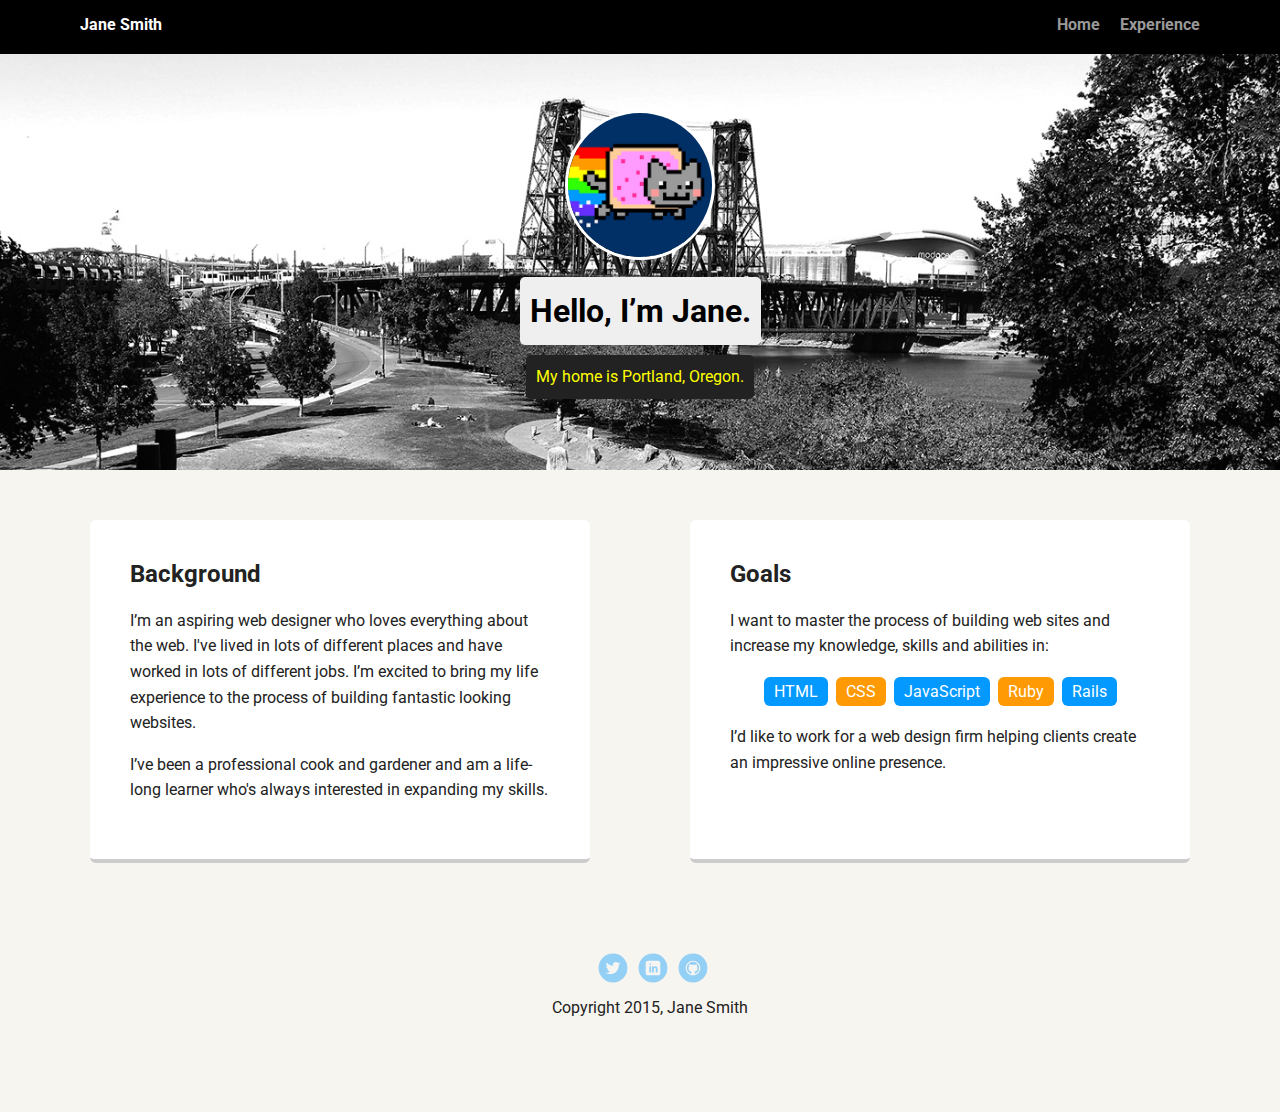
==== index.html @ 5d79278d "Initial commit" ====
<!doctype html>
<html lang="en">
<head>
  <meta charset="utf-8">
  <title>Jane Smith's Profile</title>
  <meta name="viewport" content="width=device-width, initial-scale=1.0">
  <link rel="stylesheet" href="styles.css">
  <link href="https://fonts.googleapis.com/css?family=Muli%7CRoboto:400,300,500,700,900" rel="stylesheet"></head>
  <body>

    <div class="main-nav">
        <ul class="nav">
          <li class="name">Jane Smith</li>
          <li><a href="#">Home</a></li>
          <li><a href="#">Experience</a></li>
        </ul>
    </div>

    <header>
      <img src="images/me.png" alt="Drawing of Jane Smith" class="profile-image">
      <h1 class="tag name">Hello, I’m Jane.</h1>
      <p class="tag location">My home is Portland, Oregon.</p>
    </header>

    <main class="flex">
      <div class="card">
        <h2>Background</h2>
        <p>I’m an aspiring web designer who loves everything about the web. I've lived in lots of different places and have worked in lots of different jobs. I’m excited to bring my life experience to the process of building fantastic looking websites.</p>
        <p>I’ve been a professional cook and gardener and am a life-long learner who's always interested in expanding my skills.</p>
      </div> 

      <div class="card">
        <h2>Goals</h2>
        <p>I want to master the process of building web sites and increase my knowledge, skills and abilities in:</p>
        <ul class="skills">
          <li>HTML</li>
          <li>CSS</li>
          <li>JavaScript</li>
          <li>Ruby</li>
          <li>Rails</li>
        </ul>
        <p>I’d like to work for a web design firm helping clients create an impressive online presence.</p>
      </div> 

    </main>
    <footer>
      <ul>
        <li><a href="#" class="social twitter">Twitter</a></li>
        <li><a href="#" class="social linkedin">LinkedIn</a></li>
        <li><a href="#" class="social github">Github</a></li>
      </ul>
      <p class="copyright">Copyright 2015, Jane Smith</p>
    </footer>
  </body>
  </html>
---- styles.css ----
/* Global Layout Set-up */
* { 
  box-sizing: border-box;
}
  
body {
  margin: 0;
  padding: 0;
  text-align: center;
  font-family: 'Roboto', sans-serif;
  color: #222;
  background: #f7f5f0;
}
/* Link Styles */

a {
  text-decoration: none;
  color: #999;
}
a:hover {
  color: #6633ff;
}

/* Section Styles */

.main-nav {
  width: 100%;
  background: black;
  min-height: 30px;
  padding: 10px;
  position: fixed;
  text-align: center;
}
.nav {
  display: flex;
  justify-content: space-around;
  font-weight: 700;
  list-style-type: none;
  margin: 0 auto;
  padding: 0;
}

.nav .name {
    display: block;
    margin-right: auto;
    color: white;
}
.nav li {
  padding: 5px 10px 10px 10px;
}
.nav a {
  transition: all .5s;
}
.nav a:hover {
  color: white
}

header {
  text-align: center;
  background: url('images/portland.jpg') no-repeat top center ;
  background-size: cover;
  overflow: hidden;
  padding-top: 60px;
}
header {
  line-height: 1.5;
}
header .profile-image {
  margin-top: 50px;
  width: 150px;
  height: 150px;
  border-radius: 50%;
  border: 3px solid white;
  transition: all .5s;
}
header .profile-image:hover {
  transform: scale(1.2) rotate(5deg);
}
.tag {
  background-color: #efefef;
  color: black;
  padding: 10px;
  border-radius: 5px;
  display: table;
  margin: 10px auto;
} 
.location {
  background-color: #222;
  color: yellow;
}
.card {
  margin: 30px;
  padding: 20px 40px 40px;
  max-width: 500px;
  text-align: left;
  background: #fff;
  border-bottom: 4px solid #ccc;
  border-radius: 6px;
  transition: all .5s;
}
.card:hover {
  border-color: #ff99ff;
}

ul.skills {
  padding: 0;
  text-align: center;
}

.skills li {
  border-radius: 6px;
  display: inline-block;
  background: #ff9904;
  color: white;
  padding: 5px 10px;
  margin: 2px;
}

.skills li:nth-child(odd) {
  background: #0399ff;
}

footer {
  width: 100%;
  min-height: 30px;
  padding: 20px 0 40px 20px;
}

footer .copyright {
  top: -8px;
  font-size: .75em;
}

footer ul {
  list-style-type: none;
  margin: 0;
  padding: 0;
}

footer ul li {
  display: inline-block;
}

a.social {
  display: inline-block;
  text-indent: -9999px;
  margin-left: 5px;
  width: 30px;
  height: 30px;
  background-size: 30px 30px;
  opacity: .4;
  transition: all .5s;
}
a.twitter {
  background-image: url(images/twitter.svg);
}
a.linkedin {
  background-image: url(images/linkedin.svg);
}
a.github {
  background-image: url(images/github.svg);
}
a.social:hover {
  opacity: 1;
}
.clearfix {
  clear: both;
}

/* Styles for larger screens */
@media screen and (min-width: 720px) {
  
  .flex {
      display: -ms-flexbox;      /* TWEENER - IE 10 */
      display: flex; 
      max-width: 1200px;
      -ms-flex-pack: distribute;
      justify-content: space-around;
      margin: 0 auto;
  }

  header {
    min-height: 470px;
  }

  .nav {
    max-width: 1200px;
    padding: 0 30px;
  }


  main {
    padding-top: 20px;
  }

  main p {
    line-height: 1.6em;
  }

  footer {
    font-size: 1.3em;
    max-width: 1200px;
    margin: 40px auto;
  }

}
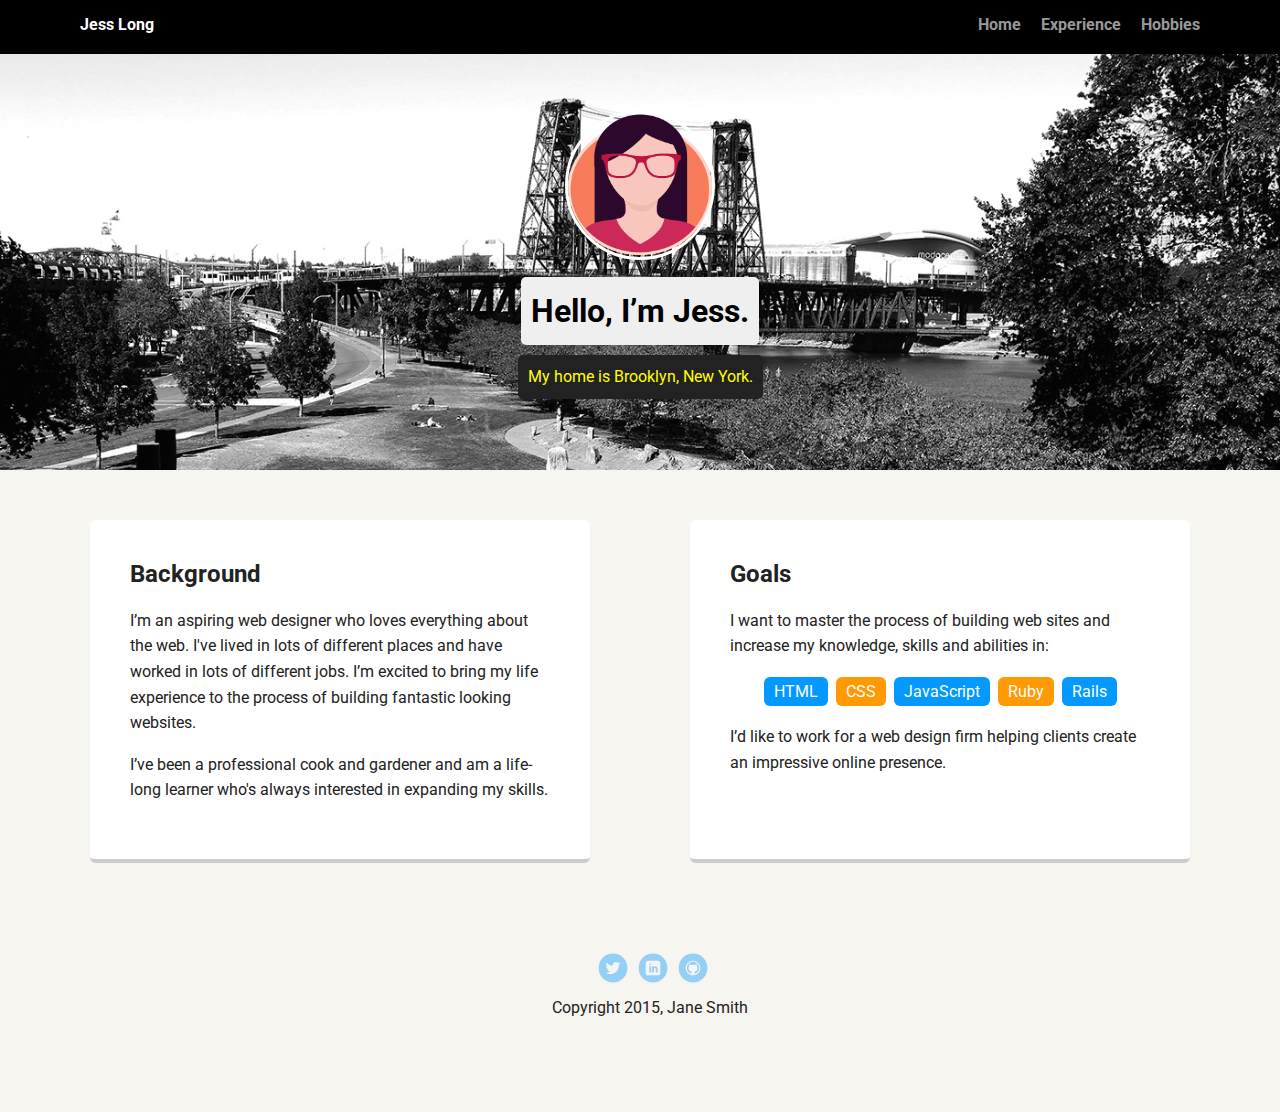
==== commit 9374d60a: "Added images and texts" ====
--- a/index.html
+++ b/index.html
@@ -2,7 +2,7 @@
 <html lang="en">
 <head>
   <meta charset="utf-8">
-  <title>Jane Smith's Profile</title>
+  <title>Jess Long's Profile</title>
   <meta name="viewport" content="width=device-width, initial-scale=1.0">
   <link rel="stylesheet" href="styles.css">
   <link href="https://fonts.googleapis.com/css?family=Muli%7CRoboto:400,300,500,700,900" rel="stylesheet"></head>
@@ -10,16 +10,17 @@
 
     <div class="main-nav">
         <ul class="nav">
-          <li class="name">Jane Smith</li>
+          <li class="name">Jess Long</li>
           <li><a href="#">Home</a></li>
           <li><a href="#">Experience</a></li>
+          <li><a href="#">Hobbies</a></li>
         </ul>
     </div>
 
     <header>
-      <img src="images/me.png" alt="Drawing of Jane Smith" class="profile-image">
-      <h1 class="tag name">Hello, I’m Jane.</h1>
-      <p class="tag location">My home is Portland, Oregon.</p>
+      <img src="images/avatar.png" alt="Avatar of Jess Long" class="profile-image">
+      <h1 class="tag name">Hello, I’m Jess.</h1>
+      <p class="tag location">My home is Brooklyn, New York.</p>
     </header>
 
     <main class="flex">
@@ -27,7 +28,7 @@
         <h2>Background</h2>
         <p>I’m an aspiring web designer who loves everything about the web. I've lived in lots of different places and have worked in lots of different jobs. I’m excited to bring my life experience to the process of building fantastic looking websites.</p>
         <p>I’ve been a professional cook and gardener and am a life-long learner who's always interested in expanding my skills.</p>
-      </div> 
+      </div>
 
       <div class="card">
         <h2>Goals</h2>
@@ -40,7 +41,7 @@
           <li>Rails</li>
         </ul>
         <p>I’d like to work for a web design firm helping clients create an impressive online presence.</p>
-      </div> 
+      </div>
 
     </main>
     <footer>
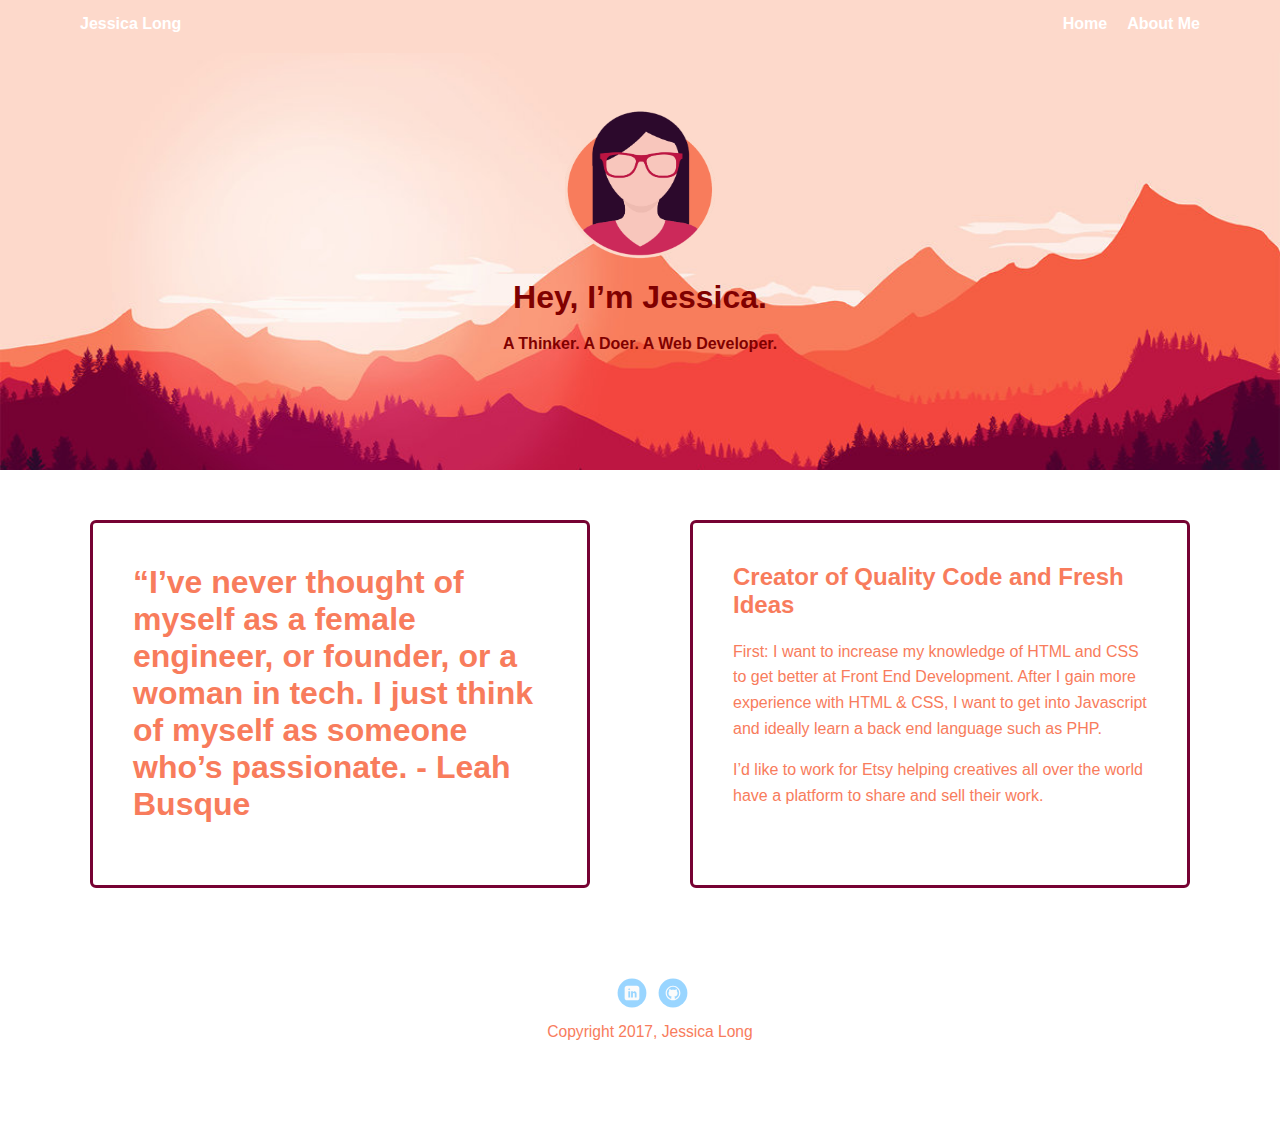
==== commit 5d1f05c8: "Checked for errors" ====
--- a/index.html
+++ b/index.html
@@ -10,47 +10,41 @@
 
     <div class="main-nav">
         <ul class="nav">
-          <li class="name">Jess Long</li>
-          <li><a href="#">Home</a></li>
-          <li><a href="#">Experience</a></li>
-          <li><a href="#">Hobbies</a></li>
+          <li class="name"><a href="index.html">Jessica Long</a></li>
+          <li><a href="index.html">Home</a></li>
+          <li><a href="aboutme.html">About Me</a></li>
+
         </ul>
     </div>
 
     <header>
       <img src="images/avatar.png" alt="Avatar of Jess Long" class="profile-image">
-      <h1 class="tag name">Hello, I’m Jess.</h1>
-      <p class="tag location">My home is Brooklyn, New York.</p>
+      <h1 class="tag name"><strong>Hey, I’m Jessica.</strong></h1>
+      <p class="tag location"><strong>A Thinker. A Doer. A Web Developer.</strong></p>
     </header>
 
     <main class="flex">
       <div class="card">
-        <h2>Background</h2>
-        <p>I’m an aspiring web designer who loves everything about the web. I've lived in lots of different places and have worked in lots of different jobs. I’m excited to bring my life experience to the process of building fantastic looking websites.</p>
-        <p>I’ve been a professional cook and gardener and am a life-long learner who's always interested in expanding my skills.</p>
+        <h1><strong>“I’ve never thought of myself as a female engineer, or founder, or a woman in tech.
+          I just think of myself as someone who’s passionate. - Leah Busque</strong></h1>
+
+
       </div>
 
       <div class="card">
-        <h2>Goals</h2>
-        <p>I want to master the process of building web sites and increase my knowledge, skills and abilities in:</p>
-        <ul class="skills">
-          <li>HTML</li>
-          <li>CSS</li>
-          <li>JavaScript</li>
-          <li>Ruby</li>
-          <li>Rails</li>
-        </ul>
-        <p>I’d like to work for a web design firm helping clients create an impressive online presence.</p>
+        <h2><strong>Creator of Quality Code and Fresh Ideas</strong></h2>
+        <p>First: I want to increase my knowledge of HTML and CSS to get better at Front End Development. After I gain more experience with HTML & CSS, I want to get into
+        Javascript and ideally learn a back end language such as PHP. </p>
+        <p>I’d like to work for Etsy helping creatives all over the world have a platform to share and sell their work.</p>
       </div>
 
     </main>
     <footer>
       <ul>
-        <li><a href="#" class="social twitter">Twitter</a></li>
-        <li><a href="#" class="social linkedin">LinkedIn</a></li>
-        <li><a href="#" class="social github">Github</a></li>
+        <li><a href="https://www.linkedin.com/in/jessica-long-717895a7/" class="social linkedin">LinkedIn</a></li>
+        <li><a href="https://github.com/Jessicalong627" class="social github">Github</a></li>
       </ul>
-      <p class="copyright">Copyright 2015, Jane Smith</p>
+      <p class="copyright">Copyright 2017, Jessica Long</p>
     </footer>
   </body>
   </html>
--- a/styles.css
+++ b/styles.css
@@ -1,31 +1,72 @@
 /* Global Layout Set-up */
-* { 
+* {
   box-sizing: border-box;
 }
-  
+
 body {
   margin: 0;
   padding: 0;
   text-align: center;
-  font-family: 'Roboto', sans-serif;
-  color: #222;
-  background: #f7f5f0;
+  font-family: 'ariel', sans-serif;
+  color: #f87c5c;
+  background: white;
 }
 /* Link Styles */
 
 a {
   text-decoration: none;
-  color: #999;
+  color: white;
 }
 a:hover {
-  color: #6633ff;
+  color:white;
 }
 
 /* Section Styles */
+
+.about
+{
+  margin: auto;
+  margin-top: 30px;
+  padding: 10px 20px 20px;
+  max-width: 500px;
+  text-align: left;
+  border: 500px solid #760233;
+  border-width: medium;
+  border-radius: 6px;
+  transition: all .5s;
+
+
+
+
+}
+.me
+
+{
+  margin: 30px;
+  padding: 20px 40px 40px;
+  max-width: 500px;
+ display: inline-block;
+font-size: 20px;
+  text-align: center;
+  font-family: 'ariel', sans-serif;
+
+}
+
+.hobby
+{
+  object-fit: cover;
+  margin-top: 20px;
+  margin-right:30px;
+  width: 400px;
+  height: 450px;
+  transition: all .15s
+
+
+}
 
 .main-nav {
   width: 100%;
-  background: black;
+  background: #fdd9cb;
   min-height: 30px;
   padding: 10px;
   position: fixed;
@@ -52,12 +93,12 @@
   transition: all .5s;
 }
 .nav a:hover {
-  color: white
+  color: white;
 }
 
 header {
   text-align: center;
-  background: url('images/portland.jpg') no-repeat top center ;
+  background: url('images/background.jpg') no-repeat top center ;
   background-size: cover;
   overflow: hidden;
   padding-top: 60px;
@@ -69,37 +110,36 @@
   margin-top: 50px;
   width: 150px;
   height: 150px;
-  border-radius: 50%;
-  border: 3px solid white;
-  transition: all .5s;
+  transition: all .15s;
 }
 header .profile-image:hover {
-  transform: scale(1.2) rotate(5deg);
+  transform: scale(1.4) rotate(13deg);
 }
 .tag {
-  background-color: #efefef;
-  color: black;
-  padding: 10px;
-  border-radius: 5px;
+
+  color: maroon;
+  padding: 5px;
+  border-radius: 2px;
   display: table;
-  margin: 10px auto;
-} 
+  margin: 1px auto;
+}
 .location {
-  background-color: #222;
-  color: yellow;
+  color: maroon;
 }
 .card {
   margin: 30px;
   padding: 20px 40px 40px;
   max-width: 500px;
   text-align: left;
-  background: #fff;
-  border-bottom: 4px solid #ccc;
+  border: 500px solid #760233;
+  border-width: medium;
   border-radius: 6px;
   transition: all .5s;
 }
 .card:hover {
-  border-color: #ff99ff;
+border-color:orange;
+
+
 }
 
 ul.skills {
@@ -108,21 +148,21 @@
 }
 
 .skills li {
-  border-radius: 6px;
+  border-radius: 90px;
   display: inline-block;
-  background: #ff9904;
+  background: #760233;
   color: white;
-  padding: 5px 10px;
+  padding: 10px 10px;
   margin: 2px;
 }
 
 .skills li:nth-child(odd) {
-  background: #0399ff;
+  background:orange;
 }
 
 footer {
   width: 100%;
-  min-height: 30px;
+  min-height: 10px;
   padding: 20px 0 40px 20px;
 }
 
@@ -169,10 +209,10 @@
 
 /* Styles for larger screens */
 @media screen and (min-width: 720px) {
-  
+
   .flex {
       display: -ms-flexbox;      /* TWEENER - IE 10 */
-      display: flex; 
+      display: flex;
       max-width: 1200px;
       -ms-flex-pack: distribute;
       justify-content: space-around;
@@ -204,4 +244,3 @@
   }
 
 }
-
